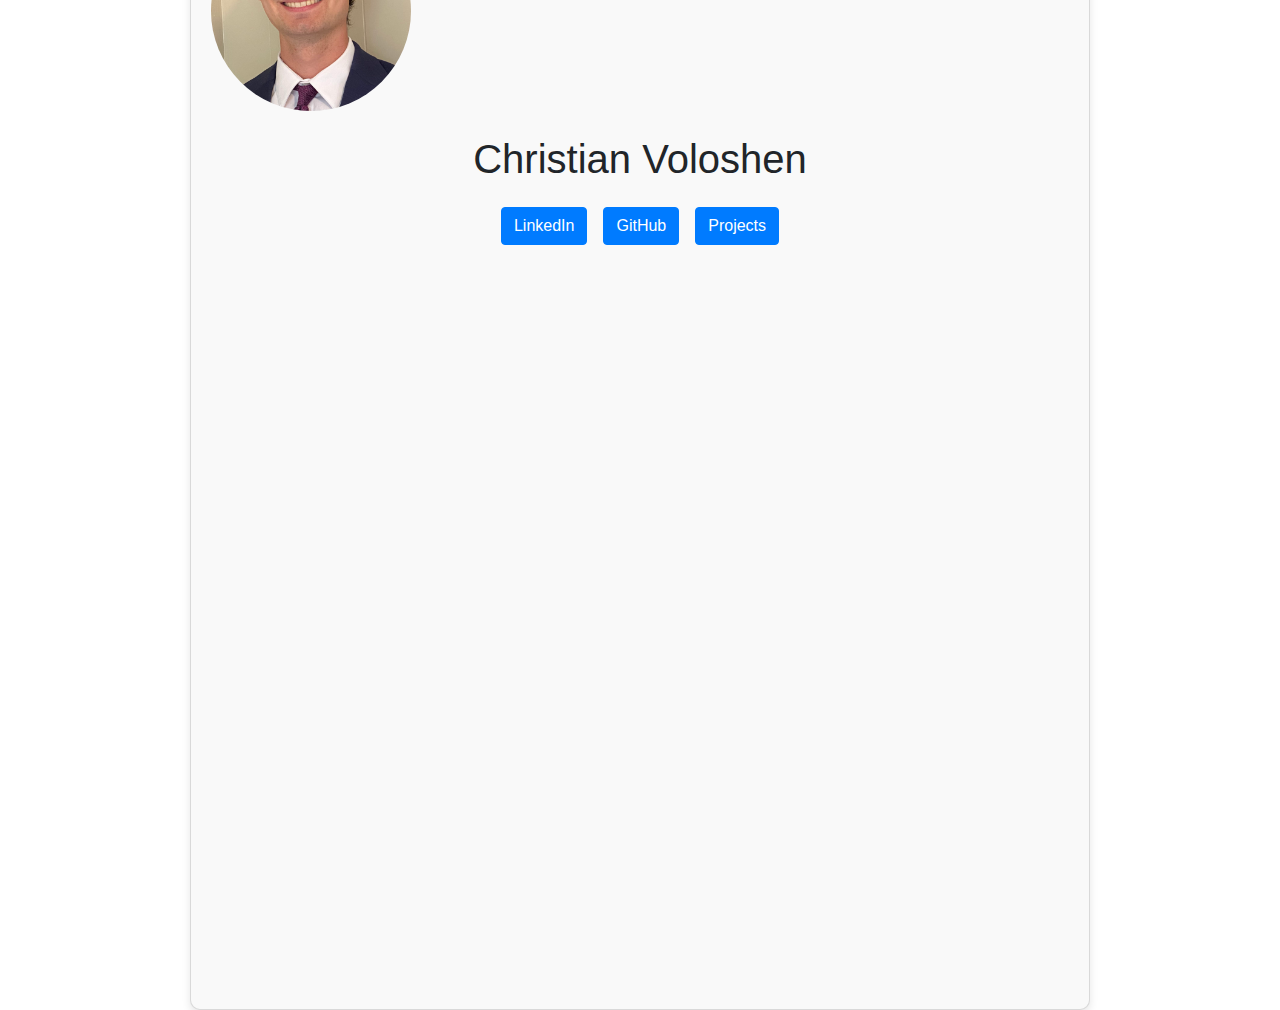
==== index.html @ 5dcf13c6 "Adjust Layouts and Styles2.html" ====
<!DOCTYPE html>
<html lang="en">
<head>
    <meta charset="UTF-8">
    <meta name="viewport" content="width=device-width, initial-scale=1.0">
    <title>Christian Voloshen's Portfolio</title>
    <link rel="stylesheet" href="styles.css">
    <link href="https://stackpath.bootstrapcdn.com/bootstrap/4.5.2/css/bootstrap.min.css" rel="stylesheet">
    <script src="https://code.jquery.com/jquery-3.5.1.slim.min.js"></script>
    <script src="https://cdn.jsdelivr.net/npm/@popperjs/core@2.9.2/dist/umd/popper.min.js"></script>
    <script src="https://stackpath.bootstrapcdn.com/bootstrap/4.5.2/js/bootstrap.min.js"></script>
    <style>
        body {
            background-color: #fffff2; /* Slightly off-white background for the page */
        }
        .content {
            font-size: 1.25rem; /* Larger font size */
        }
        .resume-container {
            width: 100%;
            height: 80vh;
            border: none;
        }
        .card-custom {
            background-color: #f9f9f9; /* Slightly off-white background for the card */
            padding: 20px;
            border-radius: 10px;
            box-shadow: 0 4px 8px rgba(0, 0, 0, 0.1);
            width: 80%; /* Make the card wider */
            max-width: 900px; /* Set a maximum width */
        }
    </style>
</head>
<body class="bg-white d-flex justify-content-center align-items-center vh-100">

    <div class="card card-custom text-center">
        <!-- Your Image -->
        <img src="assets/Voloshen_Headshot.jpg" class="rounded-circle mb-4" alt="Your Photo" style="width: 200px; height: 200px; object-fit: cover;">

        <!-- Your Name -->
        <h1 class="mb-4">Christian Voloshen</h1>

        <!-- Buttons (Links) Section -->
        <div class="d-flex justify-content-center mb-4">
            <a href="https://www.linkedin.com/in/cvoloshen" class="btn btn-primary mx-2" target="_blank">LinkedIn</a>
            <a href="https://github.com/cvoloshen" class="btn btn-primary mx-2" target="_blank">GitHub</a>
            <a href="#projects" class="btn btn-primary mx-2">Projects</a>
        </div>

        <!-- Resume Section -->
        <div class="resume-container">
            <iframe src="assets/Voloshen_resumeonline1.pdf" class="resume-container"></iframe>
        </div>
    </div>

</body>
</html>
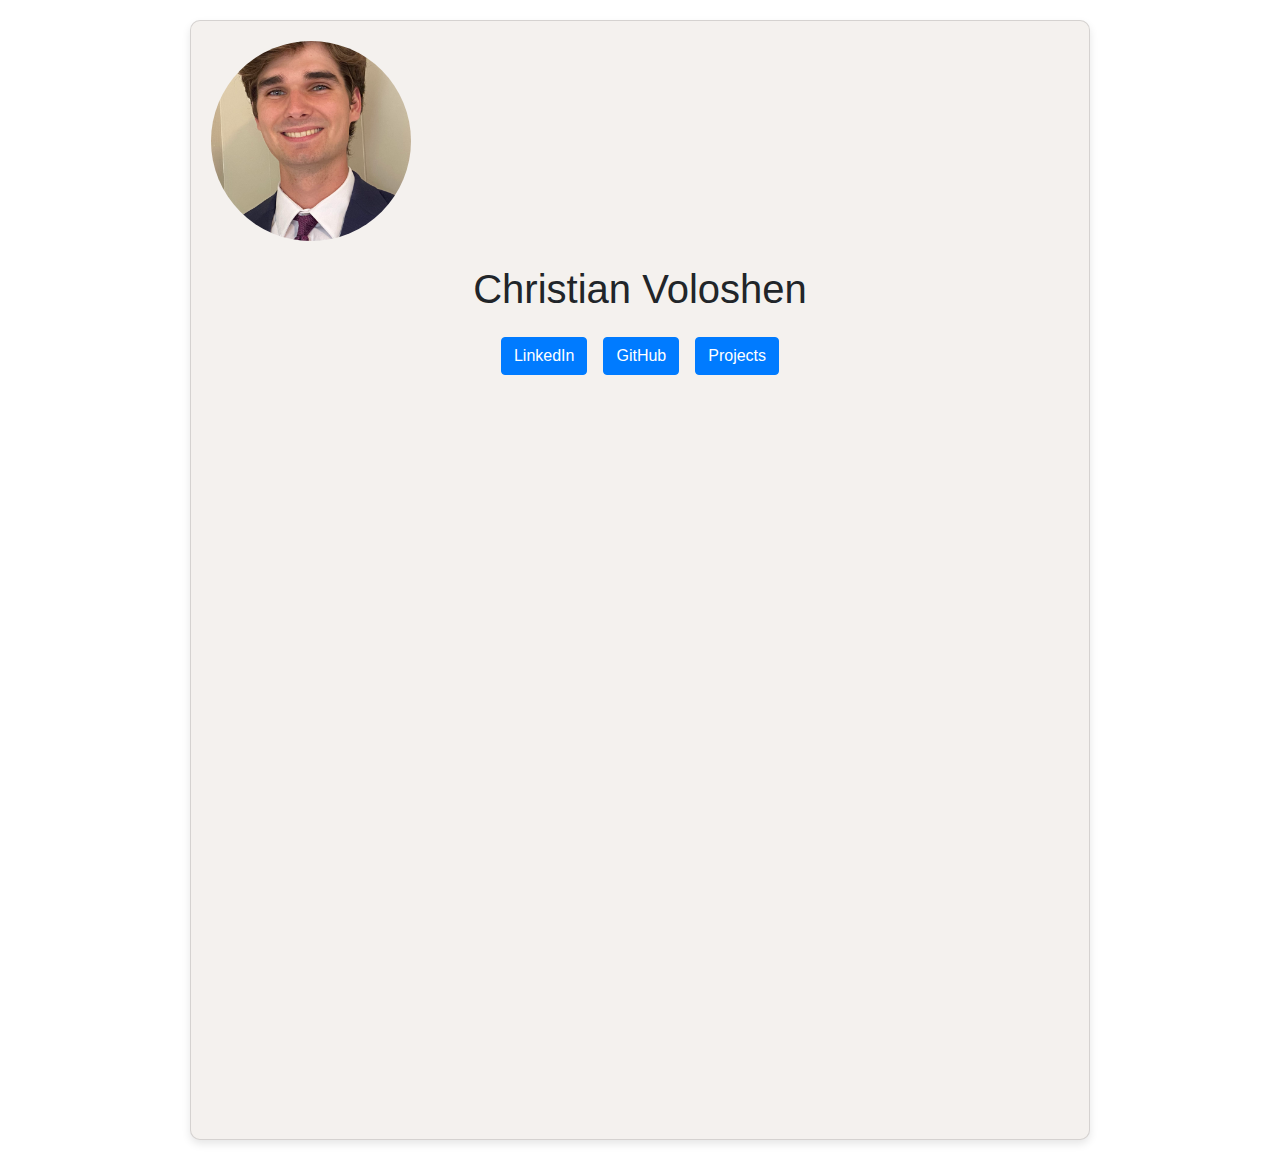
==== commit 56493f4e: "Adjust Layouts and Styles Again.html" ====
--- a/index.html
+++ b/index.html
@@ -11,7 +11,7 @@
     <script src="https://stackpath.bootstrapcdn.com/bootstrap/4.5.2/js/bootstrap.min.js"></script>
     <style>
         body {
-            background-color: #fffff2; /* Slightly off-white background for the page */
+            background-color: #f9f9f9; /* Slightly off-white background for the page */
         }
         .content {
             font-size: 1.25rem; /* Larger font size */
@@ -22,16 +22,17 @@
             border: none;
         }
         .card-custom {
-            background-color: #f9f9f9; /* Slightly off-white background for the card */
+            background-color: #f4f1ee; /* Slightly off-white background for the card */
             padding: 20px;
             border-radius: 10px;
             box-shadow: 0 4px 8px rgba(0, 0, 0, 0.1);
             width: 80%; /* Make the card wider */
             max-width: 900px; /* Set a maximum width */
+            margin: 20px; /* Add margin to avoid cutting off content */
         }
     </style>
 </head>
-<body class="bg-white d-flex justify-content-center align-items-center vh-100">
+<body class="bg-white d-flex justify-content-center align-items-center">
 
     <div class="card card-custom text-center">
         <!-- Your Image -->
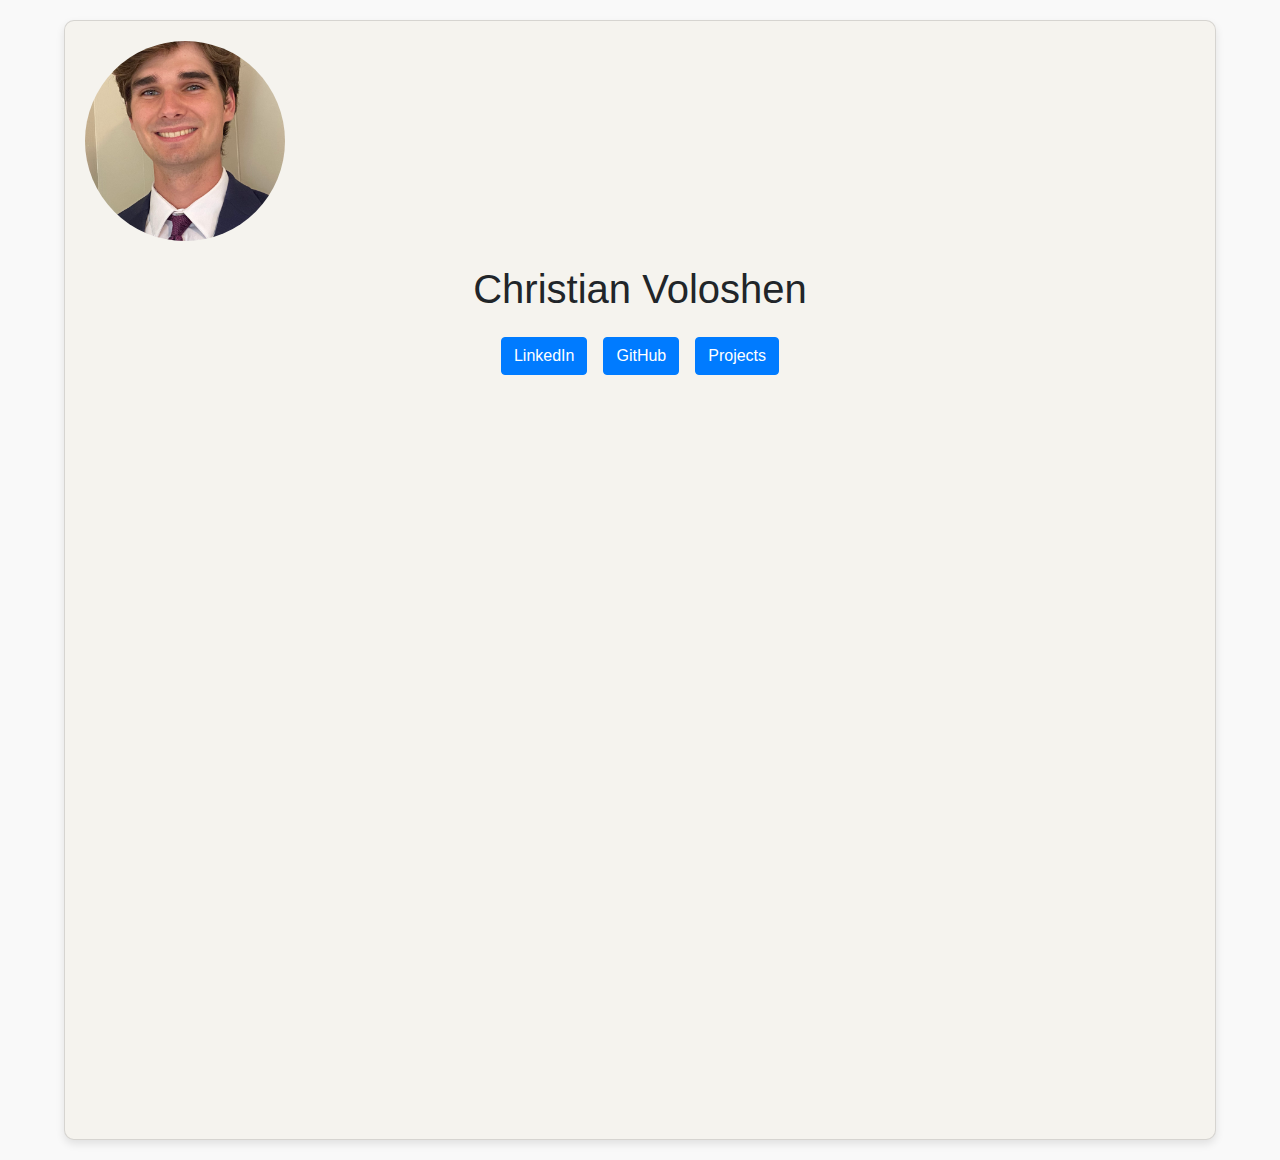
==== commit 4d9c37d2: "Adjust Layouts and Styles Again.html" ====
--- a/index.html
+++ b/index.html
@@ -1,3 +1,5 @@
+
+
 <!DOCTYPE html>
 <html lang="en">
 <head>
@@ -22,17 +24,17 @@
             border: none;
         }
         .card-custom {
-            background-color: #f4f1ee; /* Slightly off-white background for the card */
+            background-color: #f5f3ee; /* Slightly off-white background for the card */
             padding: 20px;
             border-radius: 10px;
             box-shadow: 0 4px 8px rgba(0, 0, 0, 0.1);
-            width: 80%; /* Make the card wider */
-            max-width: 900px; /* Set a maximum width */
+            width: 90%; /* Make the card wider */
+            max-width: 1200px; /* Set a maximum width */
             margin: 20px; /* Add margin to avoid cutting off content */
         }
     </style>
 </head>
-<body class="bg-white d-flex justify-content-center align-items-center">
+<body class="d-flex justify-content-center align-items-center">
 
     <div class="card card-custom text-center">
         <!-- Your Image -->
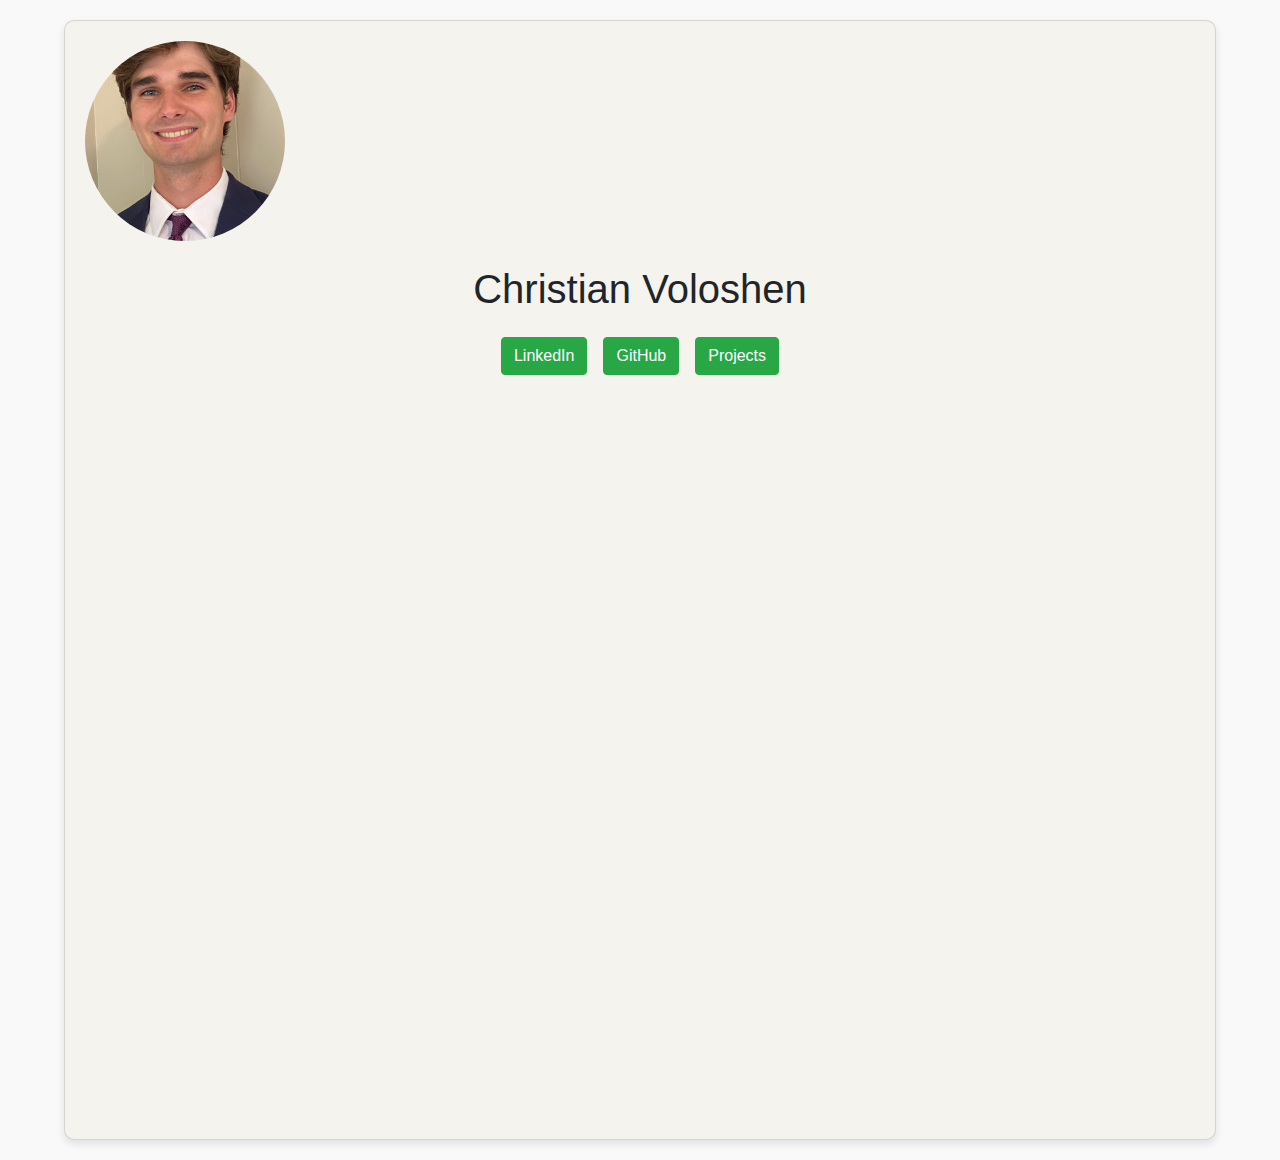
==== commit 0c20198e: "Adjust Layouts and Styles Again.html" ====
--- a/index.html
+++ b/index.html
@@ -45,9 +45,9 @@
 
         <!-- Buttons (Links) Section -->
         <div class="d-flex justify-content-center mb-4">
-            <a href="https://www.linkedin.com/in/cvoloshen" class="btn btn-primary mx-2" target="_blank">LinkedIn</a>
-            <a href="https://github.com/cvoloshen" class="btn btn-primary mx-2" target="_blank">GitHub</a>
-            <a href="#projects" class="btn btn-primary mx-2">Projects</a>
+            <a href="https://www.linkedin.com/in/cvoloshen" class="btn btn-success mx-2" target="_blank">LinkedIn</a>
+            <a href="https://github.com/cvoloshen" class="btn btn-success mx-2" target="_blank">GitHub</a>
+            <a href="#projects" class="btn btn-success mx-2">Projects</a>
         </div>
 
         <!-- Resume Section -->
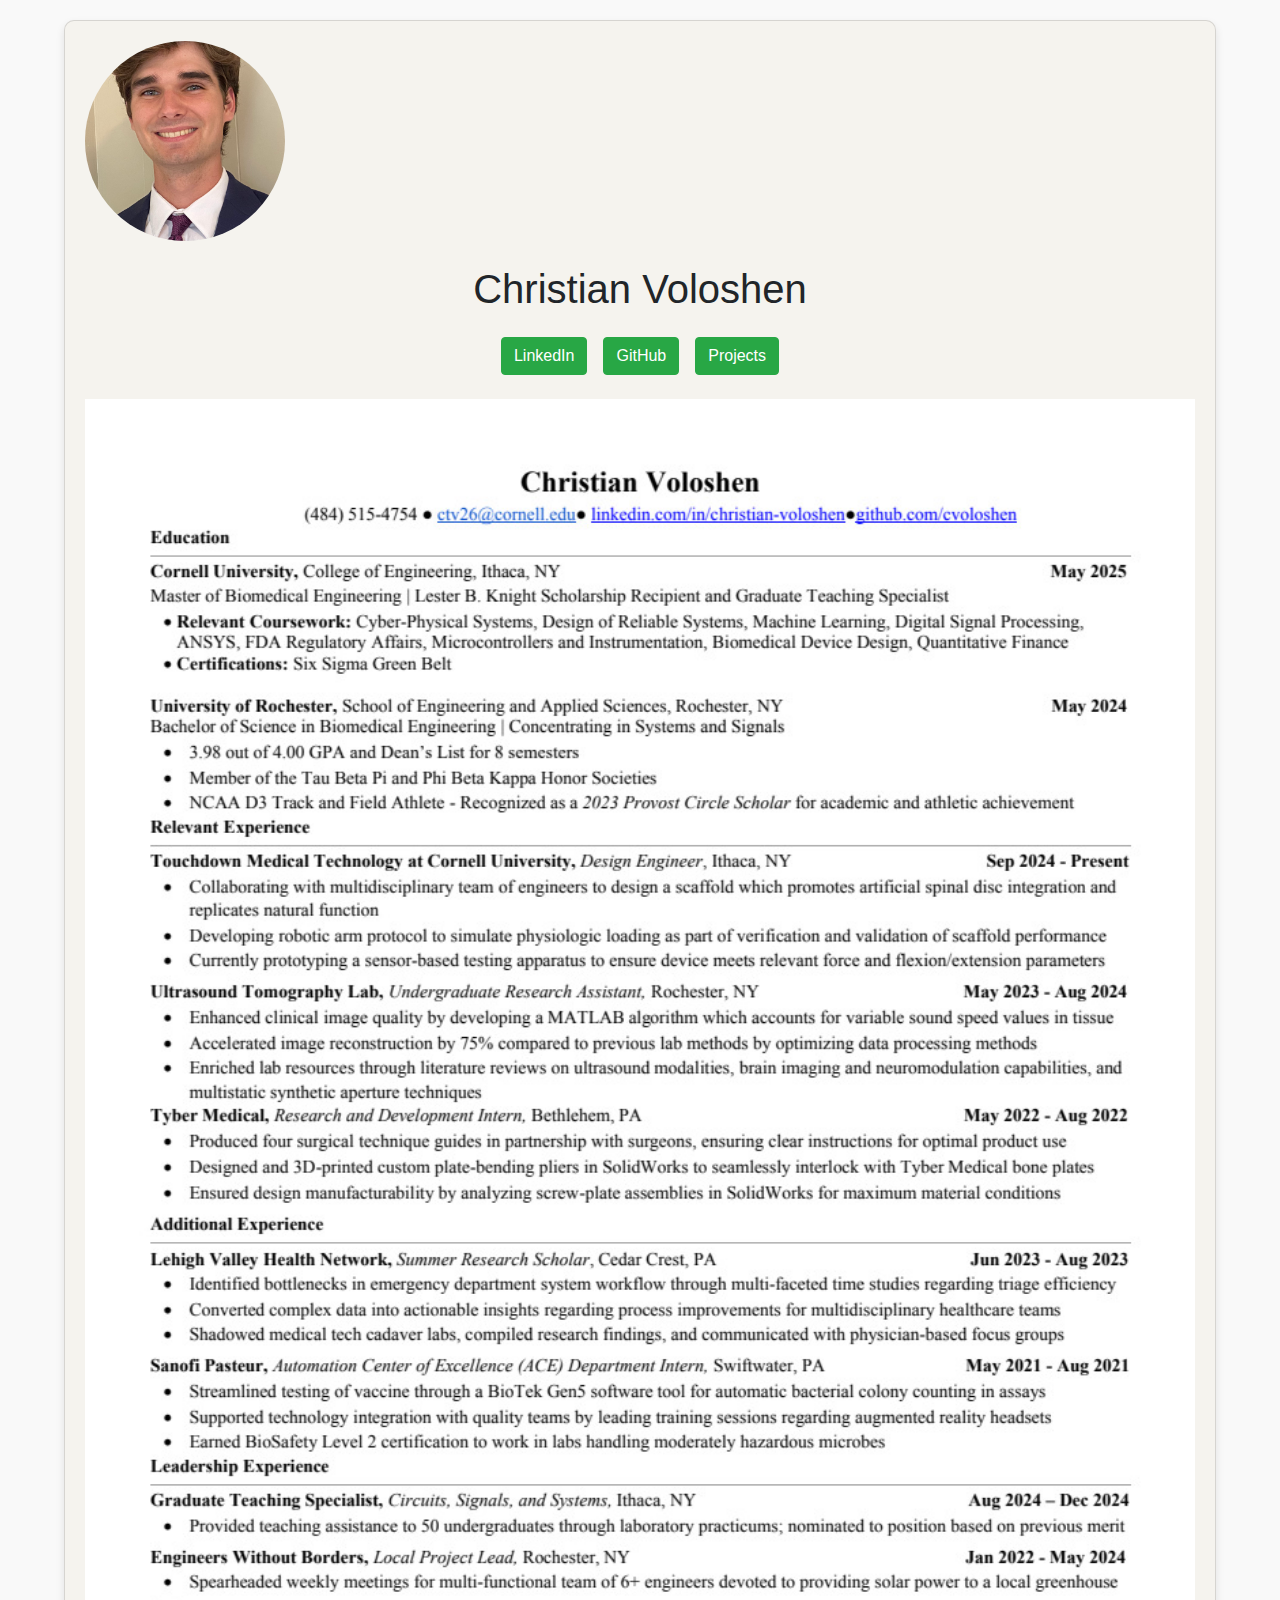
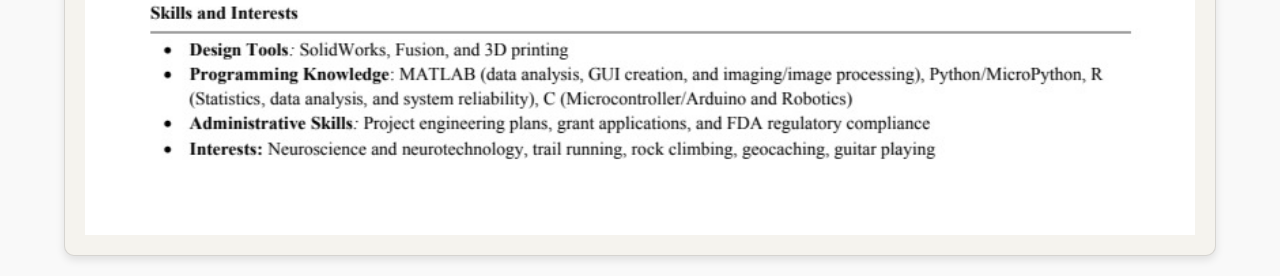
==== commit 30b588f5: "Display resume as an image for better responsiveness" ====
--- a/index.html
+++ b/index.html
@@ -1,5 +1,3 @@
-
-
 <!DOCTYPE html>
 <html lang="en">
 <head>
@@ -20,7 +18,14 @@
         }
         .resume-container {
             width: 100%;
-            height: 80vh;
+            max-width: 100%;
+            height: auto;
+            border: none;
+            overflow: hidden; /* Hide overflow to prevent scrolling */
+        }
+        .resume-container img {
+            width: 100%;
+            height: auto;
             border: none;
         }
         .card-custom {
@@ -31,6 +36,12 @@
             width: 90%; /* Make the card wider */
             max-width: 1200px; /* Set a maximum width */
             margin: 20px; /* Add margin to avoid cutting off content */
+        }
+        @media (max-width: 768px) {
+            .card-custom {
+                width: 100%; /* Make the card full width on smaller screens */
+                padding: 10px; /* Reduce padding on smaller screens */
+            }
         }
     </style>
 </head>
@@ -47,12 +58,12 @@
         <div class="d-flex justify-content-center mb-4">
             <a href="https://www.linkedin.com/in/cvoloshen" class="btn btn-success mx-2" target="_blank">LinkedIn</a>
             <a href="https://github.com/cvoloshen" class="btn btn-success mx-2" target="_blank">GitHub</a>
-            <a href="#projects" class="btn btn-success mx-2">Projects</a>
+            <a href="projects.html" class="btn btn-success mx-2">Projects</a>
         </div>
 
         <!-- Resume Section -->
         <div class="resume-container">
-            <iframe src="assets/Voloshen_resumeonline1.pdf" class="resume-container"></iframe>
+            <img src="assets/voloshen_resumeonline.jpg" alt="Resume">
         </div>
     </div>
 
